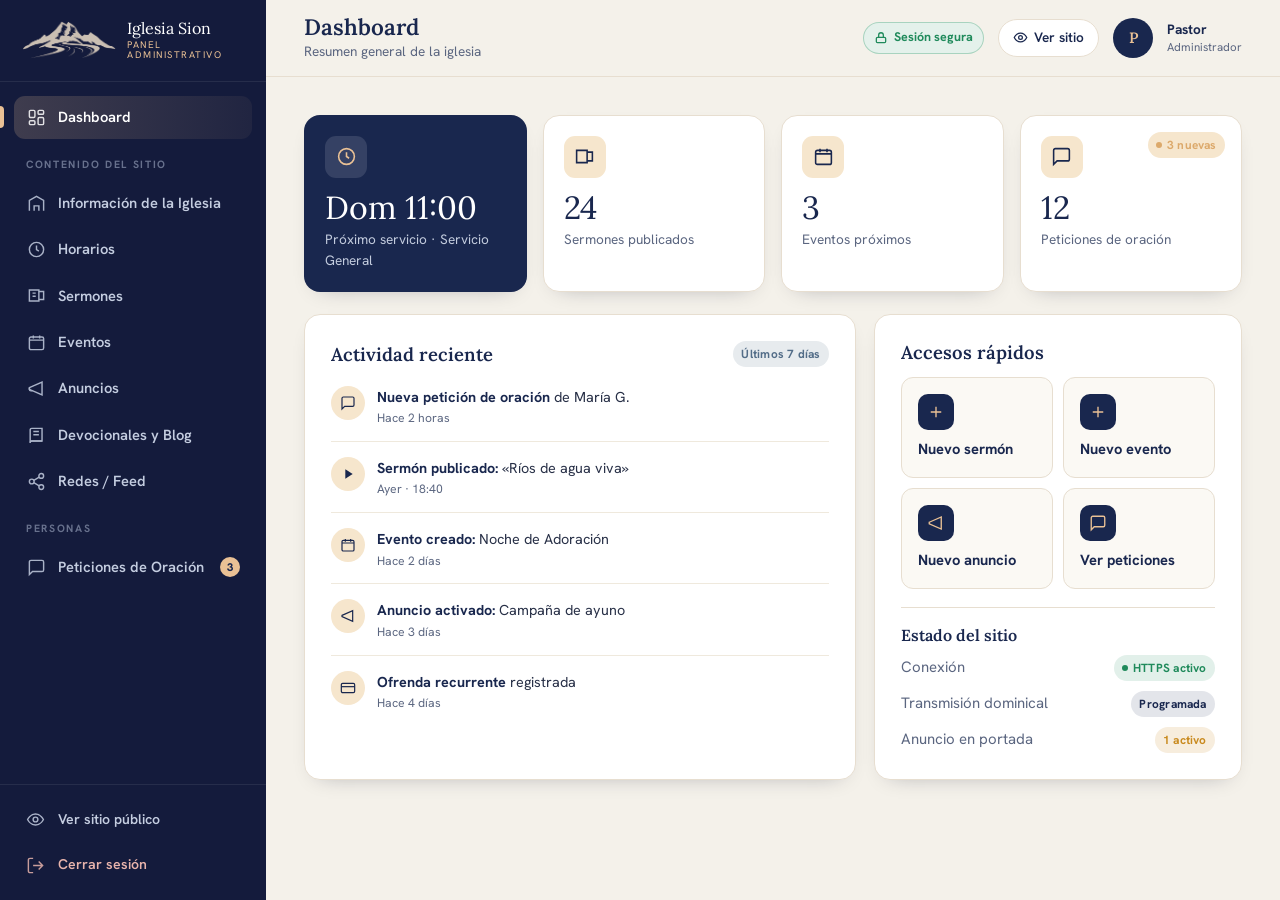
==== admin.html @ ff62552f "Editable: Declaración de Fe (tabla faith + CRUD en panel + lectura pública) Co-Authored-By: Claude O" ====
<!DOCTYPE html>
<html lang="es">
<head>
<meta charset="UTF-8" />
<meta name="viewport" content="width=device-width, initial-scale=1" />
<title>Panel Administrativo · Iglesia Sion Manantial de Vida</title>
<link rel="stylesheet" href="admin.css" />
</head>
<body>

<!-- ===================== SIDEBAR ===================== -->
<aside class="sidebar" id="sidebar">
  <div class="sb-brand">
    <img src="assets/logo-cream.png" alt="Logo" />
    <span class="nm">Iglesia Sion<small>Panel Administrativo</small></span>
  </div>
  <nav class="sb-nav" id="sbNav">
    <button class="sb-link active" data-view="dashboard">
      <svg viewBox="0 0 24 24" fill="none" stroke="currentColor" stroke-width="1.8"><rect x="3" y="3" width="7" height="9" rx="1.5"/><rect x="14" y="3" width="7" height="5" rx="1.5"/><rect x="14" y="12" width="7" height="9" rx="1.5"/><rect x="3" y="16" width="7" height="5" rx="1.5"/></svg>
      Dashboard
    </button>
    <div class="sb-sec">Contenido del sitio</div>
    <button class="sb-link" data-view="info">
      <svg viewBox="0 0 24 24" fill="none" stroke="currentColor" stroke-width="1.8"><path d="M3 21V8l9-5 9 5v13"/><path d="M9 21v-6h6v6"/></svg>
      Información de la Iglesia
    </button>
    <button class="sb-link" data-view="horarios">
      <svg viewBox="0 0 24 24" fill="none" stroke="currentColor" stroke-width="1.8"><circle cx="12" cy="12" r="9"/><path d="M12 7v5l3 2"/></svg>
      Horarios
    </button>
    <button class="sb-link" data-view="sermones">
      <svg viewBox="0 0 24 24" fill="none" stroke="currentColor" stroke-width="1.8"><path d="M3 5h12v14H3z"/><path d="M15 7h6v10h-6"/><path d="M7 9h4M7 13h4"/></svg>
      Sermones
    </button>
    <button class="sb-link" data-view="eventos">
      <svg viewBox="0 0 24 24" fill="none" stroke="currentColor" stroke-width="1.8"><rect x="3" y="5" width="18" height="16" rx="2"/><path d="M3 9h18M8 3v4M16 3v4"/></svg>
      Eventos
    </button>
    <button class="sb-link" data-view="anuncios">
      <svg viewBox="0 0 24 24" fill="none" stroke="currentColor" stroke-width="1.8"><path d="M3 11l16-7v16L3 13z"/><path d="M3 11v2a2 2 0 0 0 2 2h2"/></svg>
      Anuncios
    </button>
    <button class="sb-link" data-view="blog">
      <svg viewBox="0 0 24 24" fill="none" stroke="currentColor" stroke-width="1.8"><path d="M4 5a2 2 0 0 1 2-2h13v16H6a2 2 0 0 0-2 2z"/><path d="M19 19H6a2 2 0 0 0-2 2"/><path d="M8 7h7M8 11h7"/></svg>
      Devocionales y Blog
    </button>
    <button class="sb-link" data-view="redes">
      <svg viewBox="0 0 24 24" fill="none" stroke="currentColor" stroke-width="1.8"><circle cx="18" cy="5" r="3"/><circle cx="6" cy="12" r="3"/><circle cx="18" cy="19" r="3"/><path d="M8.6 13.5l6.8 4M15.4 6.5l-6.8 4"/></svg>
      Redes / Feed
    </button>
    <div class="sb-sec">Personas</div>
    <button class="sb-link" data-view="peticiones">
      <svg viewBox="0 0 24 24" fill="none" stroke="currentColor" stroke-width="1.8"><path d="M21 15a2 2 0 0 1-2 2H7l-4 4V5a2 2 0 0 1 2-2h14a2 2 0 0 1 2 2z"/></svg>
      Peticiones de Oración
      <span class="sb-badge" id="reqBadge">3</span>
    </button>
  </nav>
  <div class="sb-foot">
    <a class="sb-link" href="index.html">
      <svg viewBox="0 0 24 24" fill="none" stroke="currentColor" stroke-width="1.8"><path d="M2 12s3.5-7 10-7 10 7 10 7-3.5 7-10 7-10-7-10-7z"/><circle cx="12" cy="12" r="3"/></svg>
      Ver sitio público
    </a>
    <button class="sb-link sb-logout" id="logoutBtn">
      <svg viewBox="0 0 24 24" fill="none" stroke="currentColor" stroke-width="1.8"><path d="M9 21H5a2 2 0 0 1-2-2V5a2 2 0 0 1 2-2h4"/><path d="M16 17l5-5-5-5M21 12H9"/></svg>
      Cerrar sesión
    </button>
  </div>
</aside>
<div class="sb-backdrop" id="sbBackdrop"></div>

<!-- ===================== MAIN ===================== -->
<div class="main">
  <header class="topbar">
    <button class="burger" id="sbBurger" aria-label="Menú"><span></span></button>
    <div class="tb-titles">
      <h1 id="pageTitle">Dashboard</h1>
      <p id="pageSub">Resumen general de la iglesia</p>
    </div>
    <div class="tb-right">
      <span class="https-badge"><svg viewBox="0 0 24 24" fill="none" stroke="currentColor" stroke-width="2.2"><rect x="4" y="11" width="16" height="9" rx="2"/><path d="M8 11V7a4 4 0 0 1 8 0v4"/></svg><span>Sesión segura</span></span>
      <a class="tb-view" href="index.html" target="_blank"><svg viewBox="0 0 24 24" fill="none" stroke="currentColor" stroke-width="2"><path d="M2 12s3.5-7 10-7 10 7 10 7-3.5 7-10 7-10-7-10-7z"/><circle cx="12" cy="12" r="3"/></svg><span>Ver sitio</span></a>
      <div class="tb-avatar">P</div>
      <div class="tb-meta"><strong>Pastor</strong><span>Administrador</span></div>
    </div>
  </header>

  <main class="content">

    <!-- ============ DASHBOARD ============ -->
    <section class="view active" id="view-dashboard">
      <div class="metrics">
        <div class="metric feature">
          <div class="m-ico"><svg viewBox="0 0 24 24" fill="none" stroke="currentColor" stroke-width="1.8"><circle cx="12" cy="12" r="9"/><path d="M12 7v5l3 2"/></svg></div>
          <div class="m-val">Dom 11:00</div>
          <div class="m-lbl">Próximo servicio · Servicio General</div>
        </div>
        <div class="metric">
          <div class="m-ico"><svg viewBox="0 0 24 24" fill="none" stroke="currentColor" stroke-width="1.8"><path d="M3 5h12v14H3z"/><path d="M15 7h6v10h-6"/></svg></div>
          <div class="m-val">24</div>
          <div class="m-lbl">Sermones publicados</div>
        </div>
        <div class="metric">
          <div class="m-ico"><svg viewBox="0 0 24 24" fill="none" stroke="currentColor" stroke-width="1.8"><rect x="3" y="5" width="18" height="16" rx="2"/><path d="M3 9h18M8 3v4M16 3v4"/></svg></div>
          <div class="m-val">3</div>
          <div class="m-lbl">Eventos próximos</div>
        </div>
        <div class="metric">
          <div class="m-tag"><span class="pill pill-sand"><span class="dot"></span>3 nuevas</span></div>
          <div class="m-ico"><svg viewBox="0 0 24 24" fill="none" stroke="currentColor" stroke-width="1.8"><path d="M21 15a2 2 0 0 1-2 2H7l-4 4V5a2 2 0 0 1 2-2h14a2 2 0 0 1 2 2z"/></svg></div>
          <div class="m-val">12</div>
          <div class="m-lbl">Peticiones de oración</div>
        </div>
      </div>

      <div class="dash-grid">
        <div class="card card-pad">
          <div class="row-between" style="margin-bottom:6px;">
            <h3 class="sec-title">Actividad reciente</h3>
            <span class="pill pill-slate">Últimos 7 días</span>
          </div>
          <div class="activity" id="activityList"></div>
        </div>
        <div class="card card-pad">
          <h3 class="sec-title" style="margin-bottom:14px;">Accesos rápidos</h3>
          <div class="quick-grid">
            <button class="quick" data-quick="sermones"><span class="q-ico"><svg viewBox="0 0 24 24" fill="none" stroke="currentColor" stroke-width="1.8"><path d="M12 5v14M5 12h14"/></svg></span><span class="q-t">Nuevo sermón</span></button>
            <button class="quick" data-quick="eventos"><span class="q-ico"><svg viewBox="0 0 24 24" fill="none" stroke="currentColor" stroke-width="1.8"><path d="M12 5v14M5 12h14"/></svg></span><span class="q-t">Nuevo evento</span></button>
            <button class="quick" data-quick="anuncios"><span class="q-ico"><svg viewBox="0 0 24 24" fill="none" stroke="currentColor" stroke-width="1.8"><path d="M3 11l16-7v16L3 13z"/></svg></span><span class="q-t">Nuevo anuncio</span></button>
            <button class="quick" data-quick="peticiones"><span class="q-ico"><svg viewBox="0 0 24 24" fill="none" stroke="currentColor" stroke-width="1.8"><path d="M21 15a2 2 0 0 1-2 2H7l-4 4V5a2 2 0 0 1 2-2h14a2 2 0 0 1 2 2z"/></svg></span><span class="q-t">Ver peticiones</span></button>
          </div>
          <div class="divider"></div>
          <h3 class="sec-title" style="margin-bottom:10px; font-size:1rem;">Estado del sitio</h3>
          <div style="display:flex; flex-direction:column; gap:10px;">
            <div class="row-between"><span class="muted">Conexión</span><span class="pill pill-green"><span class="dot"></span>HTTPS activo</span></div>
            <div class="row-between"><span class="muted">Transmisión dominical</span><span class="pill pill-navy">Programada</span></div>
            <div class="row-between"><span class="muted">Anuncio en portada</span><span class="pill pill-amber">1 activo</span></div>
          </div>
        </div>
      </div>
    </section>

    <!-- ============ INFORMACIÓN ============ -->
    <section class="view" id="view-info">
      <form id="infoForm">
        <div class="card card-pad" style="margin-bottom:18px;">
          <h3 class="sec-title" style="margin-bottom:6px;">Portada (Hero)</h3>
          <p class="muted" style="font-size:.85rem; margin-bottom:16px;">Estos textos se muestran en la parte superior de la página de inicio.</p>
          <div class="grid-2">
            <div class="field"><label>Ubicación (texto pequeño)</label><input data-c="hero.eyebrow" /></div>
            <div class="field"><label>Versículo — referencia</label><input data-c="hero.verseRef" /></div>
          </div>
          <div class="field"><label>Título principal</label><input data-c="hero.title" /></div>
          <div class="field"><label>Subtítulo / lema</label><input data-c="hero.subtitle" /></div>
          <div class="field"><label>Versículo</label><textarea data-c="hero.verse"></textarea></div>
        </div>

        <div class="card card-pad" style="margin-bottom:18px;">
          <h3 class="sec-title" style="margin-bottom:6px;">Transmisiones en vivo</h3>
          <p class="muted" style="font-size:.85rem; margin-bottom:16px;">Textos de la sección de transmisiones. El canal de YouTube se edita en “Datos de contacto y redes”.</p>
          <div class="grid-2">
            <div class="field"><label>Etiqueta (arriba)</label><input data-c="trans.eyebrow" /></div>
            <div class="field"><label>Título</label><input data-c="trans.titulo" /></div>
          </div>
          <div class="field"><label>Descripción</label><textarea data-c="trans.lead"></textarea></div>
          <div class="grid-2">
            <div class="field"><label>“Mensajes anteriores” · título</label><input data-c="trans.msgTitulo" /></div>
            <div class="field"><label>“Mensajes anteriores” · subtítulo</label><input data-c="trans.msgSub" /></div>
          </div>
        </div>

        <div class="card card-pad" style="margin-bottom:18px;">
          <h3 class="sec-title" style="margin-bottom:16px;">Quiénes somos</h3>
          <div class="field"><label>Descripción de la iglesia</label><textarea data-c="nosotros.desc"></textarea></div>
          <div class="grid-2">
            <div class="field"><label>Misión</label><textarea data-c="mision"></textarea></div>
            <div class="field"><label>Visión</label><textarea data-c="vision"></textarea></div>
          </div>
          <div class="field"><label>Nuestra historia</label><textarea data-c="historia"></textarea></div>
          <div class="field" style="margin-top:6px;"><label>Historia · título de la línea de tiempo</label><input data-c="historia.titulo" /></div>
          <div class="grid-2"><div class="field"><label>Etapa 1 · etiqueta</label><input data-c="historia.t1.yr" /></div><div class="field"><label>Etapa 1 · título</label><input data-c="historia.t1.h" /></div></div>
          <div class="field"><label>Etapa 1 · texto</label><textarea data-c="historia.t1.p"></textarea></div>
          <div class="grid-2"><div class="field"><label>Etapa 2 · etiqueta</label><input data-c="historia.t2.yr" /></div><div class="field"><label>Etapa 2 · título</label><input data-c="historia.t2.h" /></div></div>
          <div class="field"><label>Etapa 2 · texto</label><textarea data-c="historia.t2.p"></textarea></div>
          <div class="grid-2"><div class="field"><label>Etapa 3 · etiqueta</label><input data-c="historia.t3.yr" /></div><div class="field"><label>Etapa 3 · título</label><input data-c="historia.t3.h" /></div></div>
          <div class="field"><label>Etapa 3 · texto</label><textarea data-c="historia.t3.p"></textarea></div>
          <div class="field"><label>Biografía de los pastores</label><textarea data-c="pastor.bio" style="min-height:150px;"></textarea></div>
          <div class="grid-2">
            <div class="field"><label>Foto de los pastores</label><div id="pastorPhotoPicker"></div></div>
            <div class="field"><label>Tamaño de la foto</label><select data-c="pastor.photoSize"><option value="pequena">Pequeña</option><option value="mediana">Mediana</option><option value="grande">Grande</option></select><span class="hint">Controla el ancho de la foto en la tarjeta pública.</span></div>
          </div>
        </div>

        <div class="card card-pad" style="margin-bottom:18px;">
          <div style="display:flex; justify-content:space-between; align-items:center; margin-bottom:4px;">
            <h3 class="sec-title">Declaración de Fe</h3>
            <button type="button" class="btn btn-ghost btn-sm" id="addFaith"><svg viewBox="0 0 24 24" fill="none" stroke="currentColor" stroke-width="2"><path d="M12 5v14M5 12h14"/></svg>Agregar pilar</button>
          </div>
          <p class="muted" style="font-size:.85rem; margin-bottom:12px;">Los pilares que se muestran en la sección "Declaración de Fe" del sitio. Toca uno para editarlo.</p>
          <div id="faithList" class="list"></div>
        </div>

        <div class="card card-pad" style="margin-bottom:18px;">
          <h3 class="sec-title" style="margin-bottom:6px;">Comunidad · “Nadie debe caminar solo”</h3>
          <p class="muted" style="font-size:.85rem; margin-bottom:16px;">Encabezado, las tres tarjetas y los objetivos ministeriales.</p>
          <div class="grid-2">
            <div class="field"><label>Título de la sección</label><input data-c="comunidad.titulo" /></div>
            <div class="field"><label>Subtítulo</label><input data-c="comunidad.sub" /></div>
          </div>
          <div class="divider"></div>
          <div class="grid-2">
            <div class="field"><label>Tarjeta 1 · título</label><input data-c="comunidad.c1.t" /></div>
            <div class="field"><label>Tarjeta 1 · enlace (texto)</label><input data-c="comunidad.c1.cta" /></div>
          </div>
          <div class="field"><label>Tarjeta 1 · descripción</label><textarea data-c="comunidad.c1.d"></textarea></div>
          <div class="grid-2">
            <div class="field"><label>Tarjeta 2 · título</label><input data-c="comunidad.c2.t" /></div>
            <div class="field"><label>Tarjeta 2 · enlace (texto)</label><input data-c="comunidad.c2.cta" /></div>
          </div>
          <div class="field"><label>Tarjeta 2 · descripción</label><textarea data-c="comunidad.c2.d"></textarea></div>
          <div class="grid-2">
            <div class="field"><label>Tarjeta 3 · título</label><input data-c="comunidad.c3.t" /></div>
            <div class="field"><label>Tarjeta 3 · enlace (texto)</label><input data-c="comunidad.c3.cta" /></div>
          </div>
          <div class="field"><label>Tarjeta 3 · descripción</label><textarea data-c="comunidad.c3.d"></textarea></div>
          <div class="divider"></div>
          <div class="field"><label>Objetivos ministeriales · título</label><input data-c="objetivos.titulo" /></div>
          <div class="grid-2">
            <div class="field"><label>Objetivo 1</label><input data-c="objetivos.1" /></div>
            <div class="field"><label>Objetivo 2</label><input data-c="objetivos.2" /></div>
            <div class="field"><label>Objetivo 3</label><input data-c="objetivos.3" /></div>
            <div class="field"><label>Objetivo 4</label><input data-c="objetivos.4" /></div>
            <div class="field"><label>Objetivo 5</label><input data-c="objetivos.5" /></div>
          </div>
        </div>

        <div class="card card-pad" style="margin-bottom:18px;">
          <h3 class="sec-title" style="margin-bottom:6px;">Tu primera vez · ¿Qué esperar?</h3>
          <p class="muted" style="font-size:.85rem; margin-bottom:16px;">Los cuatro puntos que ve el visitante en la sección “Planifica tu visita”.</p>
          <div class="grid-2">
            <div class="field"><label>Punto 1 · título</label><input data-c="expect.1.t" /></div>
            <div class="field"><label>Punto 1 · descripción</label><input data-c="expect.1.d" /></div>
            <div class="field"><label>Punto 2 · título</label><input data-c="expect.2.t" /></div>
            <div class="field"><label>Punto 2 · descripción</label><input data-c="expect.2.d" /></div>
            <div class="field"><label>Punto 3 · título</label><input data-c="expect.3.t" /></div>
            <div class="field"><label>Punto 3 · descripción</label><input data-c="expect.3.d" /></div>
            <div class="field"><label>Punto 4 · título</label><input data-c="expect.4.t" /></div>
            <div class="field"><label>Punto 4 · descripción</label><input data-c="expect.4.d" /></div>
          </div>
        </div>

        <div class="card card-pad" style="margin-bottom:18px;">
          <h3 class="sec-title" style="margin-bottom:6px;">Cuidado pastoral y oración</h3>
          <p class="muted" style="font-size:.85rem; margin-bottom:16px;">Los pasos de “¿Cómo funciona?” y el bloque “¿Necesitas hablar con un pastor?”.</p>
          <div class="grid-2">
            <div class="field"><label>Paso 1 · título</label><input data-c="oracion.s1.t" /></div>
            <div class="field"><label>Paso 1 · descripción</label><input data-c="oracion.s1.d" /></div>
            <div class="field"><label>Paso 2 · título</label><input data-c="oracion.s2.t" /></div>
            <div class="field"><label>Paso 2 · descripción</label><input data-c="oracion.s2.d" /></div>
            <div class="field"><label>Paso 3 · título</label><input data-c="oracion.s3.t" /></div>
            <div class="field"><label>Paso 3 · descripción</label><input data-c="oracion.s3.d" /></div>
          </div>
          <div class="field"><label>“¿Necesitas hablar con un pastor?” · título</label><input data-c="oracion.pastor.t" /></div>
          <div class="field"><label>“¿Necesitas hablar con un pastor?” · descripción</label><input data-c="oracion.pastor.d" /></div>
        </div>

        <div class="card card-pad" style="margin-bottom:18px;">
          <h3 class="sec-title" style="margin-bottom:6px;">Afiliación · Zion Fellowship</h3>
          <p class="muted" style="font-size:.85rem; margin-bottom:16px;">Sección de afiliación internacional en la página pública.</p>
          <div class="grid-2">
            <div class="field"><label>Título</label><input data-c="afil.title" /></div>
            <div class="field"><label>Afiliados desde (fecha)</label><input data-c="afil.date" /></div>
          </div>
          <div class="field"><label>Organización / sede</label><input data-c="afil.org" /></div>
          <div class="field"><label>Descripción / historia de la afiliación</label><textarea data-c="afil.desc"></textarea></div>
          <div class="field"><label>Enlace al sitio de Zion Fellowship</label><input data-c="afil.link" /></div>
        </div>

        <div class="card card-pad" style="margin-bottom:18px;">
          <h3 class="sec-title" style="margin-bottom:16px;">Datos de contacto y redes</h3>
          <div class="grid-2">
            <div class="field"><label>Dirección</label><input data-c="contacto.dir" /></div>
            <div class="field"><label>Correo</label><input data-c="contacto.mail" /></div>
            <div class="field"><label>Canal de YouTube</label><input data-c="social.youtube" /></div>
            <div class="field"><label>Página de Facebook</label><input data-c="social.facebook" /></div>
          </div>
        </div>

        <div class="card card-pad">
          <div class="row-between" style="margin-bottom:14px;">
            <h3 class="sec-title">Equipo pastoral</h3>
            <button type="button" class="btn btn-ghost btn-sm" id="addTeam"><svg viewBox="0 0 24 24" fill="none" stroke="currentColor" stroke-width="2"><path d="M12 5v14M5 12h14"/></svg>Agregar</button>
          </div>
          <div id="teamList" class="list"></div>
        </div>

        <div style="position:sticky; bottom:0; padding:16px 0; display:flex; justify-content:space-between; align-items:center; gap:10px; flex-wrap:wrap;">
          <span class="muted" style="font-size:.84rem; display:inline-flex; align-items:center; gap:.4em;"><svg viewBox="0 0 24 24" width="15" height="15" fill="none" stroke="currentColor" stroke-width="2"><path d="M2 12s3.5-7 10-7 10 7 10 7-3.5 7-10 7-10-7-10-7z"/><circle cx="12" cy="12" r="3"/></svg> Los cambios se reflejan en el sitio público al guardar.</span>
          <button type="submit" class="btn btn-cta"><svg viewBox="0 0 24 24" fill="none" stroke="currentColor" stroke-width="2"><path d="M5 12l5 5 9-11"/></svg>Guardar cambios</button>
        </div>
      </form>
    </section>

    <!-- ============ HORARIOS ============ -->
    <section class="view" id="view-horarios">
      <div class="toolbar">
        <p class="muted" style="flex:1;">Activa, desactiva o edita los servicios que se muestran en el sitio público.</p>
        <button class="btn btn-cta" id="addHorario"><svg viewBox="0 0 24 24" fill="none" stroke="currentColor" stroke-width="2"><path d="M12 5v14M5 12h14"/></svg>Agregar servicio</button>
      </div>
      <div class="table-wrap">
        <table>
          <thead><tr><th>Servicio</th><th>Inicio</th><th>Fin</th><th>Activo</th><th></th></tr></thead>
          <tbody id="horariosBody"></tbody>
        </table>
      </div>
    </section>

    <!-- ============ SERMONES ============ -->
    <section class="view" id="view-sermones">
      <div class="toolbar">
        <div class="search"><svg viewBox="0 0 24 24" fill="none" stroke="currentColor" stroke-width="2"><circle cx="11" cy="11" r="7"/><path d="M21 21l-4-4"/></svg><input type="text" id="sermSearch" placeholder="Buscar por título…" /></div>
        <select class="filter-select" id="sermSerie"><option value="">Todas las series</option></select>
        <select class="filter-select" id="sermPred"><option value="">Todos los predicadores</option></select>
        <button class="btn btn-cta" id="addSerm"><svg viewBox="0 0 24 24" fill="none" stroke="currentColor" stroke-width="2"><path d="M12 5v14M5 12h14"/></svg>Nuevo sermón</button>
      </div>
      <div class="list" id="sermList"></div>
    </section>

    <!-- ============ EVENTOS ============ -->
    <section class="view" id="view-eventos">
      <div class="toolbar">
        <div class="search"><svg viewBox="0 0 24 24" fill="none" stroke="currentColor" stroke-width="2"><circle cx="11" cy="11" r="7"/><path d="M21 21l-4-4"/></svg><input type="text" id="evtSearch" placeholder="Buscar evento…" /></div>
        <select class="filter-select" id="evtEstado"><option value="">Todos los estados</option><option value="proximo">Próximo</option><option value="pasado">Pasado</option><option value="borrador">Borrador</option></select>
        <button class="btn btn-cta" id="addEvt"><svg viewBox="0 0 24 24" fill="none" stroke="currentColor" stroke-width="2"><path d="M12 5v14M5 12h14"/></svg>Nuevo evento</button>
      </div>
      <div class="list" id="evtList"></div>
    </section>

    <!-- ============ ANUNCIOS ============ -->
    <section class="view" id="view-anuncios">
      <div class="toolbar">
        <p class="muted" style="flex:1;">Los anuncios activos aparecen en la portada del sitio y se ocultan al expirar.</p>
        <button class="btn btn-cta" id="addAnn"><svg viewBox="0 0 24 24" fill="none" stroke="currentColor" stroke-width="2"><path d="M12 5v14M5 12h14"/></svg>Nuevo anuncio</button>
      </div>
      <div class="list" id="annList"></div>
    </section>

    <!-- ============ BLOG / DEVOCIONALES ============ -->
    <section class="view" id="view-blog">
      <div class="toolbar">
        <div class="search"><svg viewBox="0 0 24 24" fill="none" stroke="currentColor" stroke-width="2"><circle cx="11" cy="11" r="7"/><path d="M21 21l-4-4"/></svg><input type="text" id="blogSearch" placeholder="Buscar devocional o artículo…" /></div>
        <button class="btn btn-cta" id="addBlog"><svg viewBox="0 0 24 24" fill="none" stroke="currentColor" stroke-width="2"><path d="M12 5v14M5 12h14"/></svg>Nueva publicación</button>
      </div>
      <div class="list" id="blogList"></div>
    </section>

    <!-- ============ REDES / FEED ============ -->
    <section class="view" id="view-redes">
      <div class="toolbar">
        <p class="muted" style="flex:1;">Publicaciones del feed “Vive la comunidad también en línea”. Cada una abre tu canal de YouTube o tu página de Facebook.</p>
        <button class="btn btn-cta" id="addSocial"><svg viewBox="0 0 24 24" fill="none" stroke="currentColor" stroke-width="2"><path d="M12 5v14M5 12h14"/></svg>Nueva publicación</button>
      </div>
      <div class="list" id="socialList"></div>
    </section>

    <!-- ============ PETICIONES ============ -->
    <section class="view" id="view-peticiones">
      <div class="toolbar">
        <div class="search"><svg viewBox="0 0 24 24" fill="none" stroke="currentColor" stroke-width="2"><circle cx="11" cy="11" r="7"/><path d="M21 21l-4-4"/></svg><input type="text" id="reqSearch" placeholder="Buscar petición…" /></div>
        <select class="filter-select" id="reqFilter"><option value="">Todas</option><option value="nueva">Nuevas</option><option value="orando">En oración</option><option value="atendida">Atendidas</option></select>
      </div>
      <div class="req-grid" id="reqList"></div>
    </section>

    <!-- ============ DONACIONES (eliminado) ============ -->

  </main>
</div>

<!-- ===================== MODAL EDITAR/CREAR ===================== -->
<div class="modal-overlay" id="formModal">
  <div class="modal">
    <div class="modal-head"><h3 id="fmTitle">Editar</h3><button class="modal-x" data-close-modal>✕</button></div>
    <div class="modal-body" id="fmBody"></div>
    <div class="modal-foot">
      <button class="btn btn-ghost" data-close-modal>Cancelar</button>
      <button class="btn btn-cta" id="fmSave"><svg viewBox="0 0 24 24" fill="none" stroke="currentColor" stroke-width="2"><path d="M5 12l5 5 9-11"/></svg>Guardar</button>
    </div>
  </div>
</div>

<!-- ===================== MODAL CONFIRMAR ===================== -->
<div class="modal-overlay" id="confirmModal">
  <div class="modal confirm">
    <div class="c-ico"><svg viewBox="0 0 24 24" fill="none" stroke="currentColor" stroke-width="2"><path d="M3 6h18M8 6V4a2 2 0 0 1 2-2h4a2 2 0 0 1 2 2v2M19 6l-1 14a2 2 0 0 1-2 2H8a2 2 0 0 1-2-2L5 6"/></svg></div>
    <h3 id="cfTitle">¿Estás seguro?</h3>
    <p id="cfMsg">Esta acción no se puede deshacer.</p>
    <div class="modal-foot">
      <button class="btn btn-ghost" data-close-modal>Cancelar</button>
      <button class="btn btn-danger" id="cfConfirm">Eliminar</button>
    </div>
  </div>
</div>

<div class="toast-wrap" id="toastWrap"></div>

<script src="https://cdn.jsdelivr.net/npm/@supabase/supabase-js@2"></script>
<script src="supabase-config.js"></script>
<script src="site-data.js"></script>
<script src="admin.js"></script>
</body>
</html>
---- admin.css ----
/* ============================================================
   PANEL ADMINISTRATIVO · Iglesia Sion Manantial de Vida
   Back-office — reutiliza la identidad de marca
   ============================================================ */
@import url('https://fonts.googleapis.com/css2?family=Lora:ital,wght@0,400..700;1,400..600&family=Hanken+Grotesk:wght@400;500;600;700;800&display=swap');

:root{
  --ink:#0F132E; --navy:#19274E; --slate:#536D88; --taupe:#B49B85;
  --sand:#EAC195; --sand-deep:#dca96b; --sand-soft:#f6e6cd;
  --serif:'Lora',Georgia,serif;
  --sans:'Hanken Grotesk',system-ui,-apple-system,sans-serif;
  --mono:ui-monospace,'SFMono-Regular','Menlo',monospace;

  --bg:#F4F1EA;            /* lienzo cálido */
  --panel:#ffffff;
  --panel-2:#FBF9F4;
  --text:#283047;
  --text-soft:#5b6680;
  --heading:#19274E;
  --border:#e7ded0;
  --border-2:#efe9dd;
  --sidebar:#141B3C;
  --green:#1F8A5B;
  --amber:#C98A1E;
  --red:#C0392B;
  --radius:16px;
  --radius-sm:10px;
  --sb-w:266px;
  --shadow:0 18px 44px -28px rgba(15,19,46,.4);
  --shadow-sm:0 8px 22px -16px rgba(15,19,46,.45);
}

*{ box-sizing:border-box; margin:0; }
html,body{ height:100%; }
body{
  font-family:var(--sans); background:var(--bg); color:var(--text);
  font-size:15px; line-height:1.55; -webkit-font-smoothing:antialiased;
  display:flex; min-height:100vh;
}
h1,h2,h3,h4{ font-family:var(--serif); color:var(--heading); line-height:1.2; font-weight:600; }
a{ color:inherit; text-decoration:none; }
button{ font:inherit; cursor:pointer; border:none; background:none; color:inherit; }
input,select,textarea{ font:inherit; }
img{ max-width:100%; display:block; }
::selection{ background:var(--sand); color:var(--navy); }

/* ============================================================
   SIDEBAR
   ============================================================ */
.sidebar{
  width:var(--sb-w); flex:0 0 var(--sb-w); background:var(--sidebar); color:#cdd6e8;
  display:flex; flex-direction:column; position:fixed; inset:0 auto 0 0; z-index:60;
  transition:transform .35s cubic-bezier(.4,0,.1,1);
}
.sb-brand{ display:flex; align-items:center; gap:.7rem; padding:20px 22px; border-bottom:1px solid rgba(255,255,255,.08); }
.sb-brand img{ height:38px; }
.sb-brand .nm{ font-family:var(--serif); color:#fff; font-size:1rem; line-height:1.1; }
.sb-brand .nm small{ display:block; font-family:var(--sans); font-size:.6rem; letter-spacing:.16em; text-transform:uppercase; color:var(--sand); margin-top:2px; }
.sb-nav{ flex:1; overflow-y:auto; padding:14px 14px; display:flex; flex-direction:column; gap:3px; }
.sb-sec{ font-size:.66rem; letter-spacing:.16em; text-transform:uppercase; color:#6f7 a99; color:rgba(173,184,207,.55); padding:14px 12px 6px; font-weight:700; }
.sb-link{
  display:flex; align-items:center; gap:.8rem; padding:.7em .85em; border-radius:11px;
  color:#c4cde0; font-weight:600; font-size:.92rem; transition:.18s; position:relative; width:100%; text-align:left;
}
.sb-link svg{ width:19px; height:19px; flex:0 0 auto; opacity:.85; }
.sb-link:hover{ background:rgba(255,255,255,.07); color:#fff; }
.sb-link.active{ background:linear-gradient(90deg, rgba(234,193,149,.2), rgba(234,193,149,.06)); color:#fff; }
.sb-link.active::before{ content:""; position:absolute; left:-14px; top:50%; transform:translateY(-50%); width:4px; height:22px; background:var(--sand); border-radius:0 4px 4px 0; }
.sb-badge{ margin-left:auto; background:var(--sand); color:var(--navy); font-size:.7rem; font-weight:800; min-width:20px; height:20px; border-radius:999px; display:grid; place-items:center; padding:0 6px; }
.sb-foot{ padding:14px; border-top:1px solid rgba(255,255,255,.08); display:flex; flex-direction:column; gap:4px; }
.sb-foot .sb-link{ font-size:.88rem; }
.sb-logout{ color:#e8b4ac; }
.sb-logout:hover{ background:rgba(192,57,43,.18); color:#fff; }

/* ============================================================
   ÁREA PRINCIPAL
   ============================================================ */
.main{ flex:1; margin-left:var(--sb-w); min-width:0; display:flex; flex-direction:column; }
.topbar{
  position:sticky; top:0; z-index:40; background:color-mix(in srgb,var(--bg) 88%, transparent);
  backdrop-filter:blur(10px); border-bottom:1px solid var(--border);
  display:flex; align-items:center; gap:1rem; padding:14px clamp(18px,3vw,38px);
}
.topbar .burger{ display:none; width:42px; height:42px; border-radius:11px; background:var(--panel); border:1px solid var(--border); align-items:center; justify-content:center; }
.topbar .burger span, .topbar .burger span::before, .topbar .burger span::after{ content:""; display:block; width:18px; height:2px; background:var(--navy); border-radius:2px; position:relative; }
.topbar .burger span::before{ position:absolute; top:-6px; } .topbar .burger span::after{ position:absolute; top:6px; }
.tb-titles h1{ font-size:1.4rem; }
.tb-titles p{ color:var(--text-soft); font-size:.85rem; }
.tb-right{ margin-left:auto; display:flex; align-items:center; gap:14px; }
.https-badge{ display:inline-flex; align-items:center; gap:.45em; background:color-mix(in srgb,var(--green) 12%, #fff); color:var(--green); border:1px solid color-mix(in srgb,var(--green) 30%, transparent); padding:.45em .8em; border-radius:999px; font-size:.78rem; font-weight:700; }
.https-badge svg{ width:14px; height:14px; }
.tb-view{ display:inline-flex; align-items:center; gap:.5em; background:var(--panel); border:1px solid var(--border); padding:.55em 1em; border-radius:999px; font-weight:600; font-size:.85rem; color:var(--navy); transition:.2s; }
.tb-view:hover{ border-color:var(--slate); transform:translateY(-1px); }
.tb-view svg{ width:15px; height:15px; }
.tb-avatar{ width:40px; height:40px; border-radius:50%; background:var(--navy); color:var(--sand); display:grid; place-items:center; font-family:var(--serif); font-weight:600; flex:0 0 auto; }
.tb-meta{ line-height:1.2; }
.tb-meta strong{ display:block; font-size:.85rem; color:var(--heading); }
.tb-meta span{ font-size:.72rem; color:var(--text-soft); }

.content{ padding:clamp(20px,3vw,38px); max-width:1240px; width:100%; }
.view{ display:none; }
.view.active{ display:block; animation:viewIn .3s ease; }
@keyframes viewIn{ from{ transform:translateY(8px); } to{ transform:none; } }

/* ============================================================
   COMPONENTES COMUNES
   ============================================================ */
.card{ background:var(--panel); border:1px solid var(--border); border-radius:var(--radius); box-shadow:var(--shadow-sm); }
.card-pad{ padding:clamp(18px,2.4vw,26px); }
.row-between{ display:flex; align-items:center; justify-content:space-between; gap:1rem; flex-wrap:wrap; }
.sec-title{ font-size:1.15rem; display:flex; align-items:center; gap:.6rem; }
.muted{ color:var(--text-soft); }
.divider{ height:1px; background:var(--border); margin:18px 0; }

.btn{ display:inline-flex; align-items:center; justify-content:center; gap:.5em; font-weight:700; font-size:.9rem; padding:.7em 1.2em; border-radius:10px; transition:.18s; white-space:nowrap; border:1.5px solid transparent; }
.btn svg{ width:16px; height:16px; }
.btn:hover{ transform:translateY(-1px); }
.btn-cta{ background:var(--sand); color:var(--navy); box-shadow:0 8px 18px -10px var(--sand-deep); }
.btn-cta:hover{ background:var(--sand-deep); }
.btn-navy{ background:var(--navy); color:#fff; }
.btn-navy:hover{ background:#22326a; }
.btn-ghost{ background:var(--panel); border-color:var(--border); color:var(--navy); }
.btn-ghost:hover{ border-color:var(--slate); }
.btn-danger{ background:color-mix(in srgb,var(--red) 10%, #fff); color:var(--red); border-color:color-mix(in srgb,var(--red) 30%, transparent); }
.btn-danger:hover{ background:var(--red); color:#fff; }
.btn-sm{ padding:.45em .8em; font-size:.82rem; border-radius:8px; }
.btn-icon{ width:34px; height:34px; padding:0; border-radius:9px; background:var(--panel-2); border:1px solid var(--border); color:var(--slate); }
.btn-icon:hover{ color:var(--navy); border-color:var(--slate); }
.btn-icon svg{ width:16px; height:16px; }

.pill{ display:inline-flex; align-items:center; gap:.4em; font-size:.74rem; font-weight:700; padding:.32em .7em; border-radius:999px; letter-spacing:.02em; }
.pill .dot{ width:6px; height:6px; border-radius:50%; background:currentColor; }
.pill-green{ background:color-mix(in srgb,var(--green) 13%, #fff); color:var(--green); }
.pill-amber{ background:color-mix(in srgb,var(--amber) 15%, #fff); color:var(--amber); }
.pill-slate{ background:color-mix(in srgb,var(--slate) 14%, #fff); color:var(--slate); }
.pill-red{ background:color-mix(in srgb,var(--red) 12%, #fff); color:var(--red); }
.pill-navy{ background:color-mix(in srgb,var(--navy) 12%, #fff); color:var(--navy); }
.pill-sand{ background:var(--sand-soft); color:var(--sand-deep); }

/* Campos */
.field{ display:flex; flex-direction:column; gap:.4rem; margin-bottom:1rem; }
.field label{ font-weight:600; font-size:.84rem; color:var(--heading); }
.field .hint{ font-size:.76rem; color:var(--text-soft); font-weight:400; }
.field input, .field select, .field textarea{
  padding:.7em .9em; border-radius:10px; border:1.5px solid var(--border); background:var(--panel-2); color:var(--text); width:100%; transition:.18s;
}
.field input:focus, .field select:focus, .field textarea:focus{ outline:none; border-color:var(--slate); background:#fff; box-shadow:0 0 0 3px color-mix(in srgb,var(--slate) 16%, transparent); }
.field textarea{ resize:vertical; min-height:90px; }
.grid-2{ display:grid; grid-template-columns:1fr 1fr; gap:0 18px; }

/* Tabla */
.table-wrap{ overflow-x:auto; border-radius:var(--radius); border:1px solid var(--border); background:var(--panel); }
table{ width:100%; border-collapse:collapse; min-width:560px; }
th{ text-align:left; font-size:.72rem; letter-spacing:.08em; text-transform:uppercase; color:var(--text-soft); font-weight:700; padding:14px 16px; border-bottom:1px solid var(--border); background:var(--panel-2); }
td{ padding:14px 16px; border-bottom:1px solid var(--border-2); font-size:.9rem; vertical-align:middle; }
tr:last-child td{ border-bottom:none; }
tbody tr{ transition:.15s; }
tbody tr:hover{ background:var(--panel-2); }
.t-strong{ font-weight:700; color:var(--heading); }
.cell-actions{ display:flex; gap:6px; justify-content:flex-end; }

/* Toggle switch */
.switch{ position:relative; width:42px; height:24px; flex:0 0 auto; display:inline-block; }
.switch input{ opacity:0; width:0; height:0; }
.switch .sl{ position:absolute; inset:0; background:#c9d0de; border-radius:999px; transition:.2s; }
.switch .sl::before{ content:""; position:absolute; left:3px; top:3px; width:18px; height:18px; background:#fff; border-radius:50%; transition:.2s; box-shadow:0 1px 3px rgba(0,0,0,.25); }
.switch input:checked + .sl{ background:var(--green); }
.switch input:checked + .sl::before{ transform:translateX(18px); }

/* Horarios agrupados por día */
.day-sep td{ background:var(--panel-2); border-bottom:2px solid var(--navy) !important; padding-top:18px; padding-bottom:10px; }
.day-sep .ds-day{ font-family:var(--serif); font-weight:600; color:var(--navy); font-size:1.1rem; }
.day-sep .ds-count{ color:var(--text-soft); font-size:.8rem; margin-left:10px; font-weight:600; }
tbody tr.is-off{ opacity:.6; }
tbody tr.is-off:hover{ opacity:.85; }

/* ============================================================
   DASHBOARD
   ============================================================ */
.metrics{ display:grid; grid-template-columns:repeat(4,1fr); gap:16px; margin-bottom:22px; }
.metric{ background:var(--panel); border:1px solid var(--border); border-radius:var(--radius); padding:20px; box-shadow:var(--shadow-sm); position:relative; overflow:hidden; }
.metric .m-ico{ width:42px; height:42px; border-radius:11px; display:grid; place-items:center; background:var(--sand-soft); color:var(--navy); margin-bottom:14px; }
.metric .m-ico svg{ width:21px; height:21px; }
.metric .m-val{ font-family:var(--serif); font-size:2rem; color:var(--heading); line-height:1; }
.metric .m-lbl{ color:var(--text-soft); font-size:.85rem; margin-top:5px; }
.metric .m-tag{ position:absolute; top:16px; right:16px; }
.metric.feature{ background:var(--navy); border-color:transparent; color:#fff; }
.metric.feature .m-val, .metric.feature .m-lbl{ color:#fff; }
.metric.feature .m-lbl{ color:#c3ccde; }
.metric.feature .m-ico{ background:rgba(255,255,255,.12); color:var(--sand); }

.dash-grid{ display:grid; grid-template-columns:1.5fr 1fr; gap:18px; }
.activity{ display:flex; flex-direction:column; gap:2px; }
.act-item{ display:flex; gap:12px; align-items:flex-start; padding:13px 0; border-bottom:1px solid var(--border-2); }
.act-item:last-child{ border-bottom:none; }
.act-dot{ width:34px; height:34px; border-radius:50%; display:grid; place-items:center; flex:0 0 auto; background:var(--sand-soft); color:var(--navy); }
.act-dot svg{ width:16px; height:16px; }
.act-item .t{ font-size:.9rem; }
.act-item .t strong{ color:var(--heading); }
.act-item .ts{ font-size:.76rem; color:var(--text-soft); margin-top:1px; }
.quick-grid{ display:grid; grid-template-columns:1fr 1fr; gap:10px; }
.quick{ display:flex; flex-direction:column; gap:8px; align-items:flex-start; padding:16px; border-radius:12px; border:1px solid var(--border); background:var(--panel-2); transition:.18s; text-align:left; }
.quick:hover{ border-color:var(--sand-deep); background:#fff; transform:translateY(-2px); box-shadow:var(--shadow-sm); }
.quick .q-ico{ width:36px; height:36px; border-radius:10px; display:grid; place-items:center; background:var(--navy); color:var(--sand); }
.quick .q-ico svg{ width:18px; height:18px; }
.quick .q-t{ font-weight:700; color:var(--heading); font-size:.92rem; }

/* ============================================================
   LISTAS / FILTROS
   ============================================================ */
.toolbar{ display:flex; gap:12px; align-items:center; flex-wrap:wrap; margin-bottom:18px; }
.search{ position:relative; flex:1; min-width:200px; }
.search svg{ position:absolute; left:12px; top:50%; transform:translateY(-50%); width:17px; height:17px; color:var(--slate); }
.search input{ width:100%; padding:.7em .9em .7em 2.4em; border-radius:10px; border:1.5px solid var(--border); background:var(--panel); }
.search input:focus{ outline:none; border-color:var(--slate); box-shadow:0 0 0 3px color-mix(in srgb,var(--slate) 16%, transparent); }
.filter-select{ padding:.7em 2em .7em .9em; border-radius:10px; border:1.5px solid var(--border); background:var(--panel) url("data:image/svg+xml,%3Csvg xmlns='http://www.w3.org/2000/svg' width='12' height='12' viewBox='0 0 24 24' fill='none' stroke='%23536D88' stroke-width='3'%3E%3Cpath d='M6 9l6 6 6-6'/%3E%3C/svg%3E") no-repeat right .8em center; appearance:none; font-weight:600; color:var(--navy); }

/* Sermón / lista de tarjetas */
.list{ display:flex; flex-direction:column; gap:12px; }
.list-row{ display:flex; gap:16px; align-items:center; background:var(--panel); border:1px solid var(--border); border-radius:var(--radius); padding:14px; box-shadow:var(--shadow-sm); transition:.18s; }
.list-row:hover{ border-color:var(--slate); }
.list-thumb{ width:120px; height:72px; border-radius:10px; flex:0 0 auto; background:
  repeating-linear-gradient(135deg, #e7ddcd 0 12px, #efe7d8 12px 24px); position:relative; overflow:hidden; display:grid; place-items:center; color:var(--slate); }
.list-thumb svg{ width:26px; height:26px; opacity:.7; }
.list-body{ flex:1; min-width:0; }
.list-body .meta{ font-size:.74rem; font-weight:700; letter-spacing:.05em; text-transform:uppercase; color:var(--slate); }
.list-body h4{ font-size:1.05rem; margin:2px 0; }
.list-body .sub{ font-size:.84rem; color:var(--text-soft); }
.list-tags{ display:flex; gap:6px; margin-top:6px; flex-wrap:wrap; }
.list-actions{ display:flex; gap:6px; flex:0 0 auto; }

.empty{ text-align:center; padding:48px 20px; color:var(--text-soft); }
.empty svg{ width:46px; height:46px; opacity:.4; margin:0 auto 12px; }

/* Peticiones */
.req-grid{ display:grid; grid-template-columns:1fr 1fr; gap:14px; }
.req-card{ background:var(--panel); border:1px solid var(--border); border-radius:var(--radius); padding:18px; box-shadow:var(--shadow-sm); border-left:4px solid var(--slate); }
.req-card.nueva{ border-left-color:var(--sand-deep); }
.req-card.orando{ border-left-color:var(--green); }
.req-card.atendida{ border-left-color:var(--slate); opacity:.85; }
.req-head{ display:flex; align-items:center; justify-content:space-between; gap:10px; margin-bottom:8px; }
.req-name{ font-weight:700; color:var(--heading); display:flex; align-items:center; gap:.5em; }
.req-msg{ font-size:.9rem; color:var(--text); margin-bottom:10px; }
.req-foot{ display:flex; align-items:center; justify-content:space-between; gap:10px; flex-wrap:wrap; }
.req-state-row{ display:flex; gap:6px; flex-wrap:wrap; }
.state-btn{ font-size:.74rem; font-weight:700; padding:.35em .7em; border-radius:999px; border:1.5px solid var(--border); color:var(--text-soft); background:var(--panel-2); transition:.15s; }
.state-btn.on{ border-color:transparent; color:#fff; }
.state-btn.on[data-state="nueva"]{ background:var(--sand-deep); }
.state-btn.on[data-state="orando"]{ background:var(--green); }
.state-btn.on[data-state="atendida"]{ background:var(--slate); }
.req-note{ width:100%; margin-top:10px; font-size:.85rem; padding:.6em .8em; border-radius:9px; border:1.5px dashed var(--border); background:var(--panel-2); color:var(--text); }
.conf-tag{ font-size:.68rem; }

/* Donaciones */
.give-summary{ display:grid; grid-template-columns:repeat(3,1fr); gap:16px; margin-bottom:20px; }
.bar-chart{ display:flex; align-items:flex-end; gap:12px; height:180px; padding:10px 0; }
.bar{ flex:1; background:linear-gradient(var(--navy), #2c3d72); border-radius:8px 8px 0 0; position:relative; min-height:8px; transition:.3s; }
.bar:hover{ background:linear-gradient(var(--sand-deep), var(--sand)); }
.bar span{ position:absolute; bottom:-22px; left:0; right:0; text-align:center; font-size:.72rem; color:var(--text-soft); font-weight:600; }
.read-tag{ display:inline-flex; align-items:center; gap:.4em; background:var(--panel-2); border:1px solid var(--border); color:var(--slate); padding:.4em .8em; border-radius:999px; font-size:.78rem; font-weight:700; }

/* ============================================================
   MODALES (crear/editar + confirmar)
   ============================================================ */
.modal-overlay{ position:fixed; inset:0; z-index:200; background:rgba(8,11,28,.6); backdrop-filter:blur(4px); display:none; align-items:center; justify-content:center; padding:20px; }
.modal-overlay.show{ display:flex; }
.modal{ background:var(--panel); border-radius:20px; width:100%; max-width:560px; max-height:92vh; overflow-y:auto; box-shadow:0 40px 90px -30px rgba(8,11,28,.7); animation:mPop .3s cubic-bezier(.2,.8,.2,1); }
@keyframes mPop{ from{ transform:translateY(16px) scale(.98); } to{ transform:none; } }
.modal-head{ display:flex; align-items:center; justify-content:space-between; padding:20px 24px; border-bottom:1px solid var(--border); position:sticky; top:0; background:var(--panel); z-index:2; }
.modal-head h3{ font-size:1.25rem; }
.modal-x{ width:34px; height:34px; border-radius:9px; display:grid; place-items:center; color:var(--text-soft); font-size:17px; }
.modal-x:hover{ background:var(--panel-2); color:var(--heading); }
.modal-body{ padding:24px; }
.modal-foot{ display:flex; gap:10px; justify-content:flex-end; padding:18px 24px; border-top:1px solid var(--border); position:sticky; bottom:0; background:var(--panel); flex-wrap:wrap; }
.confirm{ max-width:420px; text-align:center; }
.confirm .c-ico{ width:60px; height:60px; border-radius:50%; margin:24px auto 0; display:grid; place-items:center; background:color-mix(in srgb,var(--red) 12%, #fff); color:var(--red); }
.confirm .c-ico svg{ width:28px; height:28px; }
.confirm h3{ margin-top:16px; }
.confirm p{ color:var(--text-soft); padding:0 28px; margin-top:8px; }
.confirm .modal-foot{ justify-content:center; border-top:none; padding-top:8px; }

/* Toast */
.toast-wrap{ position:fixed; bottom:24px; left:50%; transform:translateX(-50%); z-index:300; display:flex; flex-direction:column; gap:10px; align-items:center; pointer-events:none; }
.toast{ display:flex; align-items:center; gap:.7em; background:var(--navy); color:#fff; padding:.85em 1.3em; border-radius:12px; font-weight:600; font-size:.9rem; box-shadow:0 20px 44px -18px rgba(8,11,28,.7); animation:toastIn .3s ease; }
.toast.ok{ background:var(--green); }
.toast.warn{ background:var(--amber); }
.toast svg{ width:18px; height:18px; }
@keyframes toastIn{ from{ transform:translateY(16px); } to{ transform:none; } }

/* Mobile backdrop */
.sb-backdrop{ position:fixed; inset:0; z-index:55; background:rgba(8,11,28,.5); display:none; }
.sb-backdrop.show{ display:block; }

/* preview de anuncio */
.ann-preview{ border:1px dashed var(--border); border-radius:14px; padding:16px; background:var(--panel-2); }

/* selector de imagen */
.img-picker{ display:flex; flex-direction:column; gap:10px; }
.img-drop{ position:relative; border:2px dashed var(--border-strong); border-radius:14px; background:var(--panel-2); min-height:150px; display:grid; place-items:center; cursor:pointer; overflow:hidden; transition:.18s; text-align:center; }
.img-drop:hover{ border-color:var(--slate); }
.img-drop.drag{ border-color:var(--navy); background:color-mix(in srgb,var(--navy) 6%, var(--panel)); }
.img-drop.has{ border-style:solid; border-color:var(--border); }
.img-drop img{ width:100%; max-height:240px; object-fit:cover; display:block; }
.img-drop-empty{ display:flex; flex-direction:column; align-items:center; gap:6px; color:var(--text-soft); padding:24px; }
.img-drop-empty svg{ width:34px; height:34px; opacity:.55; }
.img-drop-empty span{ font-weight:600; color:var(--heading); font-size:.92rem; }
.img-drop-empty small{ font-size:.78rem; }
.img-picker-row{ display:flex; gap:8px; }
.img-url{ padding:.6em .85em; border-radius:9px; border:1.5px solid var(--border); background:var(--panel-2); font-size:.88rem; }
.img-url:focus{ outline:none; border-color:var(--slate); }

/* preview de tarjeta de anuncio */
.ann-card-preview{ display:flex; flex-direction:column; max-width:300px; border:1px solid var(--border); border-radius:14px; overflow:hidden; background:var(--panel); box-shadow:var(--shadow-sm); }
.acp-img{ aspect-ratio:16/9; background:var(--bg-band, #efe4d3) center/cover no-repeat; display:grid; place-items:center; color:var(--slate); }
.acp-img svg{ width:34px; height:34px; opacity:.5; }
.acp-body{ padding:14px 16px; }
.acp-body h4{ font-size:1.05rem; }
.acp-body p{ color:var(--text-soft); font-size:.85rem; margin-top:4px; }
.ann-banner{ background:var(--navy); color:#fff; border-radius:12px; padding:18px 20px; display:flex; align-items:center; gap:14px; }
.ann-banner .ab-ico{ width:42px; height:42px; border-radius:11px; background:rgba(234,193,149,.18); color:var(--sand); display:grid; place-items:center; flex:0 0 auto; }
.ann-banner h4{ color:#fff; font-size:1.05rem; }
.ann-banner p{ color:#cdd6e8; font-size:.85rem; }

/* ============================================================
   RESPONSIVE
   ============================================================ */
@media (max-width:1050px){
  .metrics{ grid-template-columns:repeat(2,1fr); }
  .dash-grid{ grid-template-columns:1fr; }
  .req-grid{ grid-template-columns:1fr; }
  .give-summary{ grid-template-columns:1fr; }
}
@media (max-width:860px){
  .sidebar{ transform:translateX(-100%); box-shadow:30px 0 60px -30px rgba(0,0,0,.5); }
  .sidebar.open{ transform:translateX(0); }
  .main{ margin-left:0; }
  .topbar .burger{ display:flex; }
  .tb-meta{ display:none; }
  .https-badge span{ display:none; }
  .https-badge{ padding:.5em; }
}
@media (max-width:560px){
  .metrics{ grid-template-columns:1fr; }
  .grid-2{ grid-template-columns:1fr; }
  .quick-grid{ grid-template-columns:1fr; }
  .tb-view span{ display:none; }
  .list-thumb{ display:none; }
  .tb-titles h1{ font-size:1.15rem; }
}
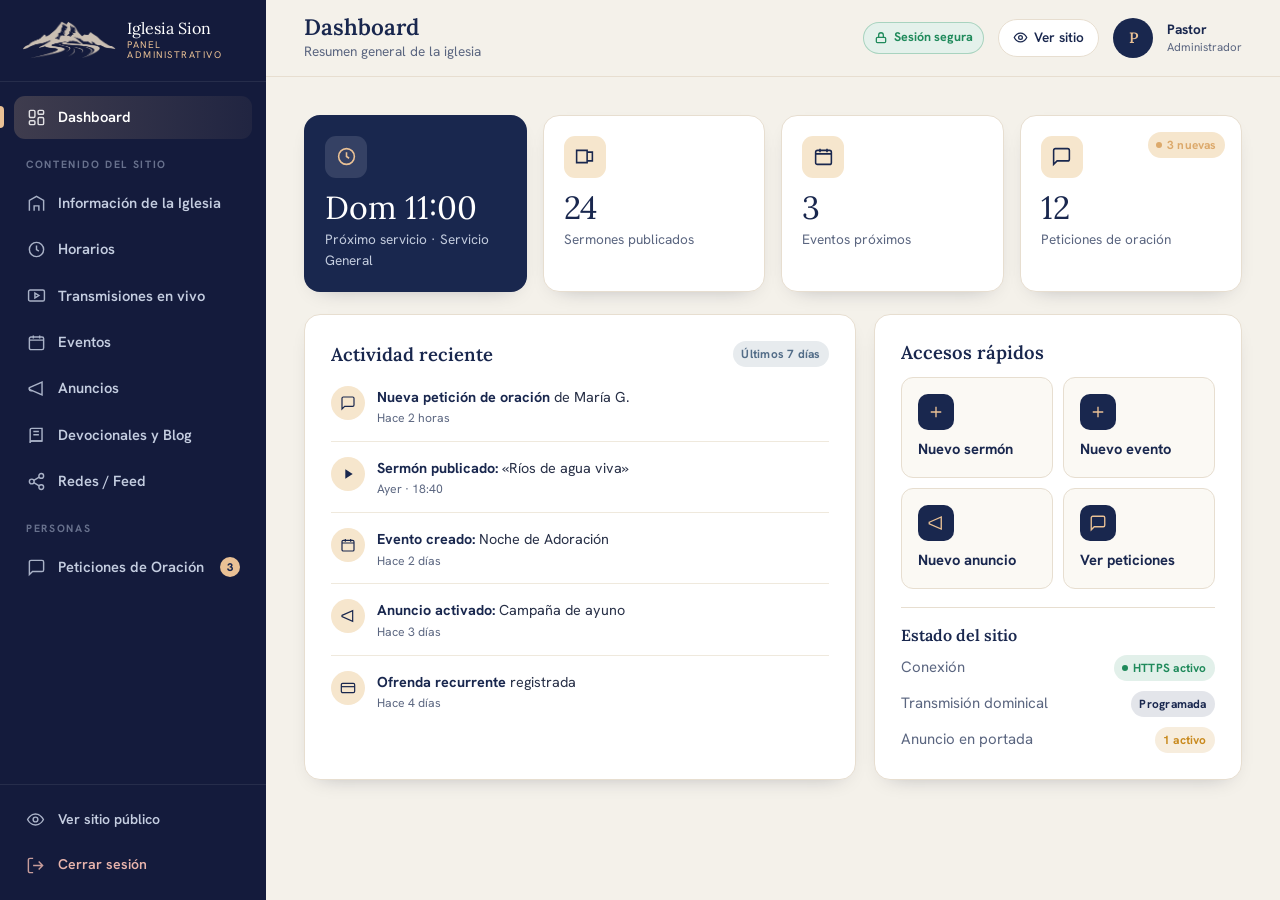
==== commit 5736330f: "Transmisiones: pestaña en el panel (video en vivo + texto del botón + mensajes anteriores) - Renombr" ====
--- a/admin.html
+++ b/admin.html
@@ -29,8 +29,8 @@
       Horarios
     </button>
     <button class="sb-link" data-view="sermones">
-      <svg viewBox="0 0 24 24" fill="none" stroke="currentColor" stroke-width="1.8"><path d="M3 5h12v14H3z"/><path d="M15 7h6v10h-6"/><path d="M7 9h4M7 13h4"/></svg>
-      Sermones
+      <svg viewBox="0 0 24 24" fill="none" stroke="currentColor" stroke-width="1.8"><rect x="2" y="5" width="20" height="14" rx="2"/><path d="M10 9l5 3-5 3z"/></svg>
+      Transmisiones en vivo
     </button>
     <button class="sb-link" data-view="eventos">
       <svg viewBox="0 0 24 24" fill="none" stroke="currentColor" stroke-width="1.8"><rect x="3" y="5" width="18" height="16" rx="2"/><path d="M3 9h18M8 3v4M16 3v4"/></svg>
@@ -155,6 +155,41 @@
         </div>
 
         <div class="card card-pad" style="margin-bottom:18px;">
+          <h3 class="sec-title" style="margin-bottom:6px;">Encabezados de secciones</h3>
+          <p class="muted" style="font-size:.85rem; margin-bottom:6px;">Títulos y subtítulos que aparecen en cada apartado del sitio.</p>
+          <p class="muted" style="font-weight:700; margin:12px 0 6px; color:var(--navy);">Nuestros servicios</p>
+          <div class="grid-2"><div class="field"><label>Etiqueta</label><input data-c="serv.eyebrow" /></div><div class="field"><label>Título</label><input data-c="serv.titulo" /></div></div>
+          <div class="field"><label>Subtítulo</label><input data-c="serv.lead" /></div>
+          <p class="muted" style="font-weight:700; margin:12px 0 6px; color:var(--navy);">Quiénes somos</p>
+          <div class="grid-2"><div class="field"><label>Etiqueta</label><input data-c="nosotros.eyebrow" /></div><div class="field"><label>Título</label><input data-c="nosotros.titulo" /></div></div>
+          <p class="muted" style="font-weight:700; margin:12px 0 6px; color:var(--navy);">Valores fundamentales</p>
+          <div class="grid-2"><div class="field"><label>Etiqueta</label><input data-c="valores.eyebrow" /></div><div class="field"><label>Título</label><input data-c="valores.titulo" /></div></div>
+          <p class="muted" style="font-weight:700; margin:12px 0 6px; color:var(--navy);">Declaración de fe (encabezado)</p>
+          <div class="grid-2"><div class="field"><label>Etiqueta</label><input data-c="fe.eyebrow" /></div><div class="field"><label>Título</label><input data-c="fe.titulo" /></div></div>
+          <div class="field"><label>Subtítulo</label><input data-c="fe.lead" /></div>
+          <p class="muted" style="font-weight:700; margin:12px 0 6px; color:var(--navy);">Equipo pastoral (encabezado)</p>
+          <div class="grid-2"><div class="field"><label>Etiqueta</label><input data-c="equipo.eyebrow" /></div><div class="field"><label>Título</label><input data-c="equipo.titulo" /></div></div>
+          <p class="muted" style="font-weight:700; margin:12px 0 6px; color:var(--navy);">Eventos</p>
+          <div class="grid-2"><div class="field"><label>Etiqueta</label><input data-c="eventos.eyebrow" /></div><div class="field"><label>Título</label><input data-c="eventos.titulo" /></div></div>
+          <div class="field"><label>Subtítulo</label><input data-c="eventos.lead" /></div>
+          <p class="muted" style="font-weight:700; margin:12px 0 6px; color:var(--navy);">Anuncios</p>
+          <div class="grid-2"><div class="field"><label>Etiqueta</label><input data-c="anuncios.eyebrow" /></div><div class="field"><label>Título</label><input data-c="anuncios.titulo" /></div></div>
+          <div class="field"><label>Subtítulo</label><input data-c="anuncios.lead" /></div>
+          <p class="muted" style="font-weight:700; margin:12px 0 6px; color:var(--navy);">Aprende (Devocionales y blog)</p>
+          <div class="grid-2"><div class="field"><label>Etiqueta</label><input data-c="aprende.eyebrow" /></div><div class="field"><label>Título</label><input data-c="aprende.titulo" /></div></div>
+          <div class="field"><label>Subtítulo</label><input data-c="aprende.lead" /></div>
+          <p class="muted" style="font-weight:700; margin:12px 0 6px; color:var(--navy);">Oración (encabezado)</p>
+          <div class="grid-2"><div class="field"><label>Etiqueta</label><input data-c="oracion.eyebrow" /></div><div class="field"><label>Título</label><input data-c="oracion.titulo" /></div></div>
+          <div class="field"><label>Subtítulo</label><input data-c="oracion.lead" /></div>
+          <p class="muted" style="font-weight:700; margin:12px 0 6px; color:var(--navy);">Redes</p>
+          <div class="grid-2"><div class="field"><label>Etiqueta</label><input data-c="redes.eyebrow" /></div><div class="field"><label>Título</label><input data-c="redes.titulo" /></div></div>
+          <div class="field"><label>Subtítulo</label><input data-c="redes.lead" /></div>
+          <p class="muted" style="font-weight:700; margin:12px 0 6px; color:var(--navy);">Planifica tu visita</p>
+          <div class="grid-2"><div class="field"><label>Etiqueta</label><input data-c="visita.eyebrow" /></div><div class="field"><label>Título</label><input data-c="visita.titulo" /></div></div>
+          <div class="field"><label>Subtítulo</label><input data-c="visita.lead" /></div>
+        </div>
+
+        <div class="card card-pad" style="margin-bottom:18px;">
           <h3 class="sec-title" style="margin-bottom:6px;">Transmisiones en vivo</h3>
           <p class="muted" style="font-size:.85rem; margin-bottom:16px;">Textos de la sección de transmisiones. El canal de YouTube se edita en “Datos de contacto y redes”.</p>
           <div class="grid-2">
@@ -316,6 +351,16 @@
 
     <!-- ============ SERMONES ============ -->
     <section class="view" id="view-sermones">
+      <div class="card card-pad" style="margin-bottom:18px;">
+        <h3 class="sec-title" style="margin-bottom:6px;">Video en vivo</h3>
+        <p class="muted" style="font-size:.85rem; margin-bottom:14px;">Pega el <strong>ID del canal</strong> de YouTube (empieza con <code>UC…</code>). Cuando la iglesia transmita en vivo, el video aparecerá solo en el sitio; si no hay transmisión, YouTube muestra un aviso. <a href="https://www.youtube.com/account_advanced" target="_blank" rel="noopener">¿Dónde encuentro el ID?</a></p>
+        <div class="grid-2">
+          <div class="field"><label>ID del canal de YouTube</label><input id="cfgLiveChannel" placeholder="UCxxxxxxxxxxxxxxxxxxxxxx" /></div>
+          <div class="field"><label>Texto del botón de YouTube</label><input id="cfgBtnCanal" placeholder="Ver canal de Youtube" /></div>
+        </div>
+        <button type="button" class="btn btn-cta" id="cfgTransSave"><svg viewBox="0 0 24 24" fill="none" stroke="currentColor" stroke-width="2"><path d="M5 12l5 5 9-11"/></svg>Guardar configuración</button>
+      </div>
+      <h3 class="sec-title" style="margin-bottom:10px;">Mensajes anteriores (videos del canal)</h3>
       <div class="toolbar">
         <div class="search"><svg viewBox="0 0 24 24" fill="none" stroke="currentColor" stroke-width="2"><circle cx="11" cy="11" r="7"/><path d="M21 21l-4-4"/></svg><input type="text" id="sermSearch" placeholder="Buscar por título…" /></div>
         <select class="filter-select" id="sermSerie"><option value="">Todas las series</option></select>
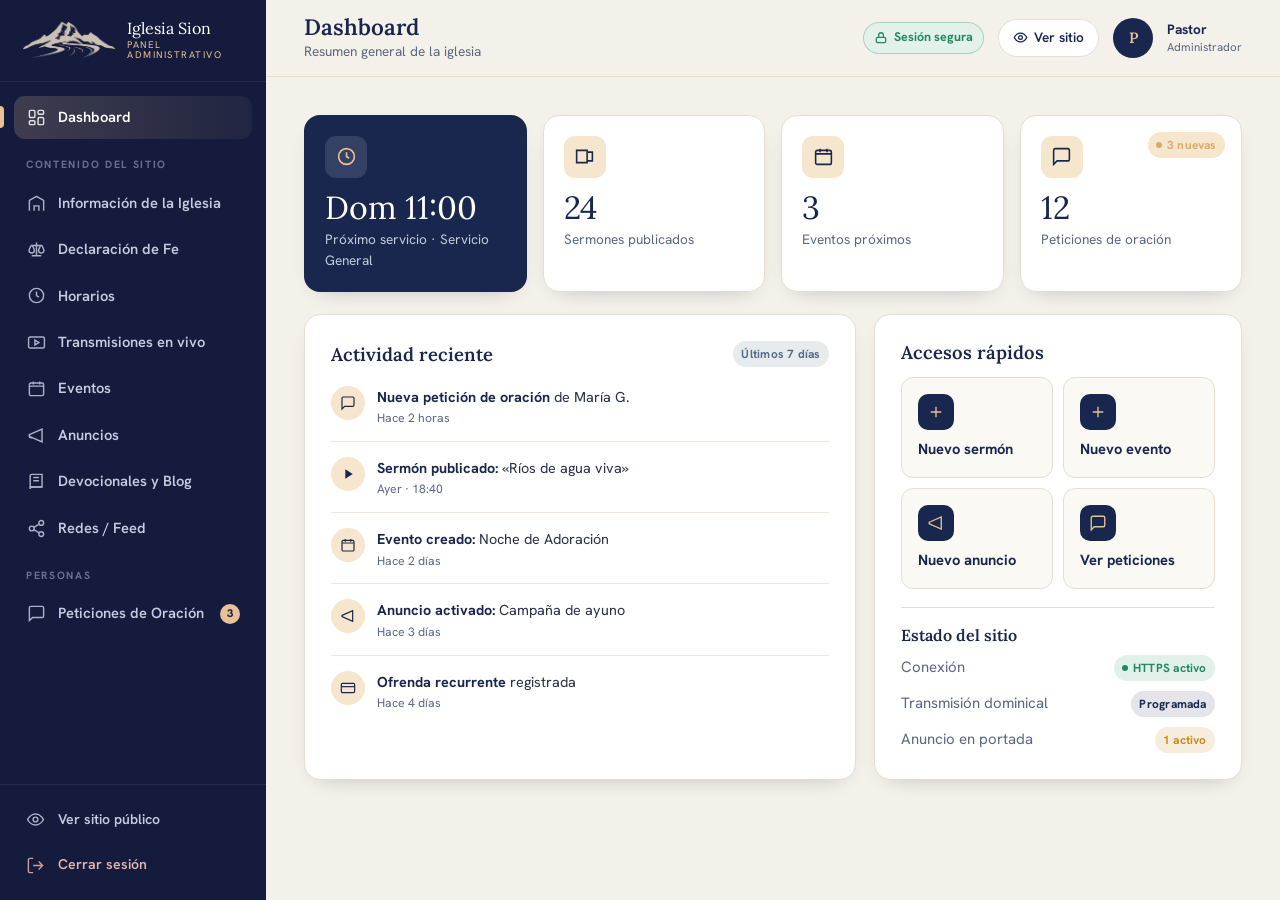
==== commit df1af6f6: "Panel: pestaña propia 'Declaración de Fe' (encabezado + pilares), separada de Información Co-Authore" ====
--- a/admin.html
+++ b/admin.html
@@ -23,6 +23,10 @@
     <button class="sb-link" data-view="info">
       <svg viewBox="0 0 24 24" fill="none" stroke="currentColor" stroke-width="1.8"><path d="M3 21V8l9-5 9 5v13"/><path d="M9 21v-6h6v6"/></svg>
       Información de la Iglesia
+    </button>
+    <button class="sb-link" data-view="fe">
+      <svg viewBox="0 0 24 24" fill="none" stroke="currentColor" stroke-width="1.8"><path d="M12 3v17M6 20h12M5 7h14"/><path d="M5 7l-2.5 6a3.5 3.5 0 007 0L7 7M17 7l-2.5 6a3.5 3.5 0 007 0L19 7"/></svg>
+      Declaración de Fe
     </button>
     <button class="sb-link" data-view="horarios">
       <svg viewBox="0 0 24 24" fill="none" stroke="currentColor" stroke-width="1.8"><circle cx="12" cy="12" r="9"/><path d="M12 7v5l3 2"/></svg>
@@ -164,9 +168,6 @@
           <div class="grid-2"><div class="field"><label>Etiqueta</label><input data-c="nosotros.eyebrow" /></div><div class="field"><label>Título</label><input data-c="nosotros.titulo" /></div></div>
           <p class="muted" style="font-weight:700; margin:12px 0 6px; color:var(--navy);">Valores fundamentales</p>
           <div class="grid-2"><div class="field"><label>Etiqueta</label><input data-c="valores.eyebrow" /></div><div class="field"><label>Título</label><input data-c="valores.titulo" /></div></div>
-          <p class="muted" style="font-weight:700; margin:12px 0 6px; color:var(--navy);">Declaración de fe (encabezado)</p>
-          <div class="grid-2"><div class="field"><label>Etiqueta</label><input data-c="fe.eyebrow" /></div><div class="field"><label>Título</label><input data-c="fe.titulo" /></div></div>
-          <div class="field"><label>Subtítulo</label><input data-c="fe.lead" /></div>
           <p class="muted" style="font-weight:700; margin:12px 0 6px; color:var(--navy);">Equipo pastoral (encabezado)</p>
           <div class="grid-2"><div class="field"><label>Etiqueta</label><input data-c="equipo.eyebrow" /></div><div class="field"><label>Título</label><input data-c="equipo.titulo" /></div></div>
           <p class="muted" style="font-weight:700; margin:12px 0 6px; color:var(--navy);">Eventos</p>
@@ -226,15 +227,6 @@
         </div>
 
         <div class="card card-pad" style="margin-bottom:18px;">
-          <div style="display:flex; justify-content:space-between; align-items:center; margin-bottom:4px;">
-            <h3 class="sec-title">Declaración de Fe</h3>
-            <button type="button" class="btn btn-ghost btn-sm" id="addFaith"><svg viewBox="0 0 24 24" fill="none" stroke="currentColor" stroke-width="2"><path d="M12 5v14M5 12h14"/></svg>Agregar pilar</button>
-          </div>
-          <p class="muted" style="font-size:.85rem; margin-bottom:12px;">Los pilares que se muestran en la sección "Declaración de Fe" del sitio. Toca uno para editarlo.</p>
-          <div id="faithList" class="list"></div>
-        </div>
-
-        <div class="card card-pad" style="margin-bottom:18px;">
           <h3 class="sec-title" style="margin-bottom:6px;">Comunidad · “Nadie debe caminar solo”</h3>
           <p class="muted" style="font-size:.85rem; margin-bottom:16px;">Encabezado, las tres tarjetas y los objetivos ministeriales.</p>
           <div class="grid-2">
@@ -336,6 +328,27 @@
     </section>
 
     <!-- ============ HORARIOS ============ -->
+    <section class="view" id="view-fe">
+      <div class="card card-pad" style="margin-bottom:18px;">
+        <h3 class="sec-title" style="margin-bottom:6px;">Encabezado de la sección</h3>
+        <p class="muted" style="font-size:.85rem; margin-bottom:14px;">Textos que aparecen arriba de la Declaración de Fe en el sitio.</p>
+        <div class="grid-2">
+          <div class="field"><label>Etiqueta</label><input id="cfgFeEyebrow" /></div>
+          <div class="field"><label>Título</label><input id="cfgFeTitulo" /></div>
+        </div>
+        <div class="field"><label>Subtítulo</label><input id="cfgFeLead" /></div>
+        <button type="button" class="btn btn-cta" id="cfgFeSave"><svg viewBox="0 0 24 24" fill="none" stroke="currentColor" stroke-width="2"><path d="M5 12l5 5 9-11"/></svg>Guardar encabezado</button>
+      </div>
+      <div class="card card-pad" style="margin-bottom:18px;">
+        <div style="display:flex; justify-content:space-between; align-items:center; margin-bottom:4px;">
+          <h3 class="sec-title">Pilares de la fe</h3>
+          <button type="button" class="btn btn-cta" id="addFaith"><svg viewBox="0 0 24 24" fill="none" stroke="currentColor" stroke-width="2"><path d="M12 5v14M5 12h14"/></svg>Agregar pilar</button>
+        </div>
+        <p class="muted" style="font-size:.85rem; margin-bottom:12px;">Cada pilar que se muestra en la sección "Declaración de Fe" del sitio. Toca uno para editarlo o borrarlo.</p>
+        <div id="faithList" class="list"></div>
+      </div>
+    </section>
+
     <section class="view" id="view-horarios">
       <div class="toolbar">
         <p class="muted" style="flex:1;">Activa, desactiva o edita los servicios que se muestran en el sitio público.</p>
@@ -358,6 +371,7 @@
           <div class="field"><label>ID del canal de YouTube</label><input id="cfgLiveChannel" placeholder="UCxxxxxxxxxxxxxxxxxxxxxx" /></div>
           <div class="field"><label>Texto del botón de YouTube</label><input id="cfgBtnCanal" placeholder="Ver canal de Youtube" /></div>
         </div>
+        <div class="field"><label>Imagen de portada (URL)</label><input id="cfgCoverImg" placeholder="https://…  (se muestra en el recuadro cuando no hay transmisión)" /></div>
         <button type="button" class="btn btn-cta" id="cfgTransSave"><svg viewBox="0 0 24 24" fill="none" stroke="currentColor" stroke-width="2"><path d="M5 12l5 5 9-11"/></svg>Guardar configuración</button>
       </div>
       <h3 class="sec-title" style="margin-bottom:10px;">Mensajes anteriores (videos del canal)</h3>
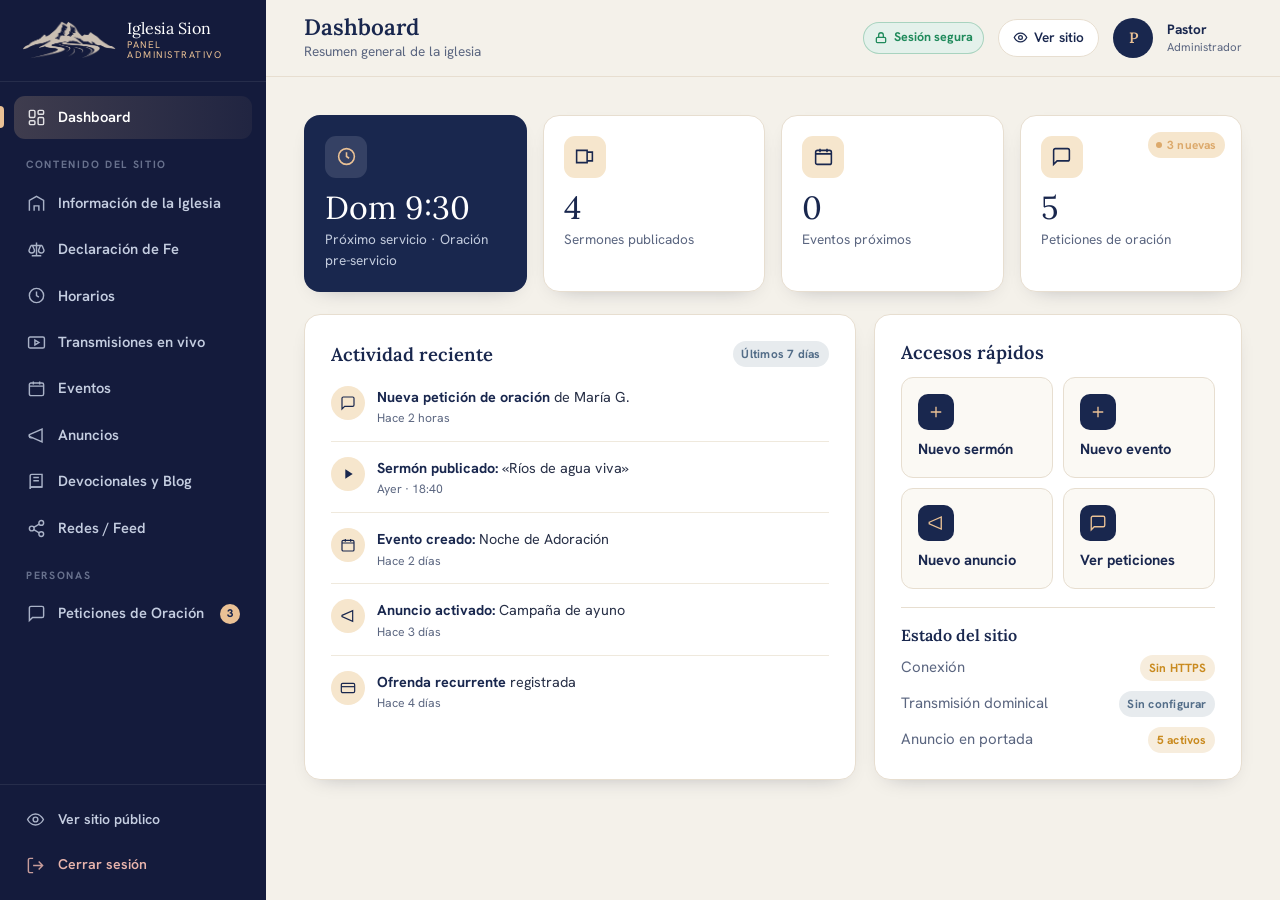
==== commit 814b87c3: "Dashboard real: métricas y 'Estado del sitio' calculados desde los datos de Supabase - Sermones/even" ====
--- a/admin.html
+++ b/admin.html
@@ -95,23 +95,23 @@
       <div class="metrics">
         <div class="metric feature">
           <div class="m-ico"><svg viewBox="0 0 24 24" fill="none" stroke="currentColor" stroke-width="1.8"><circle cx="12" cy="12" r="9"/><path d="M12 7v5l3 2"/></svg></div>
-          <div class="m-val">Dom 11:00</div>
-          <div class="m-lbl">Próximo servicio · Servicio General</div>
+          <div class="m-val" id="statNextSvc">Dom 11:00</div>
+          <div class="m-lbl" id="statNextSvcLbl">Próximo servicio · Servicio General</div>
         </div>
         <div class="metric">
           <div class="m-ico"><svg viewBox="0 0 24 24" fill="none" stroke="currentColor" stroke-width="1.8"><path d="M3 5h12v14H3z"/><path d="M15 7h6v10h-6"/></svg></div>
-          <div class="m-val">24</div>
+          <div class="m-val" id="statSermones">24</div>
           <div class="m-lbl">Sermones publicados</div>
         </div>
         <div class="metric">
           <div class="m-ico"><svg viewBox="0 0 24 24" fill="none" stroke="currentColor" stroke-width="1.8"><rect x="3" y="5" width="18" height="16" rx="2"/><path d="M3 9h18M8 3v4M16 3v4"/></svg></div>
-          <div class="m-val">3</div>
+          <div class="m-val" id="statEventos">3</div>
           <div class="m-lbl">Eventos próximos</div>
         </div>
         <div class="metric">
-          <div class="m-tag"><span class="pill pill-sand"><span class="dot"></span>3 nuevas</span></div>
+          <div class="m-tag"><span class="pill pill-sand" id="statPetTag"><span class="dot"></span>3 nuevas</span></div>
           <div class="m-ico"><svg viewBox="0 0 24 24" fill="none" stroke="currentColor" stroke-width="1.8"><path d="M21 15a2 2 0 0 1-2 2H7l-4 4V5a2 2 0 0 1 2-2h14a2 2 0 0 1 2 2z"/></svg></div>
-          <div class="m-val">12</div>
+          <div class="m-val" id="statPeticiones">12</div>
           <div class="m-lbl">Peticiones de oración</div>
         </div>
       </div>
@@ -135,9 +135,9 @@
           <div class="divider"></div>
           <h3 class="sec-title" style="margin-bottom:10px; font-size:1rem;">Estado del sitio</h3>
           <div style="display:flex; flex-direction:column; gap:10px;">
-            <div class="row-between"><span class="muted">Conexión</span><span class="pill pill-green"><span class="dot"></span>HTTPS activo</span></div>
-            <div class="row-between"><span class="muted">Transmisión dominical</span><span class="pill pill-navy">Programada</span></div>
-            <div class="row-between"><span class="muted">Anuncio en portada</span><span class="pill pill-amber">1 activo</span></div>
+            <div class="row-between"><span class="muted">Conexión</span><span class="pill pill-green" id="stConexion"><span class="dot"></span>HTTPS activo</span></div>
+            <div class="row-between"><span class="muted">Transmisión dominical</span><span class="pill pill-navy" id="stTransmision">Programada</span></div>
+            <div class="row-between"><span class="muted">Anuncio en portada</span><span class="pill pill-amber" id="stAnuncio">1 activo</span></div>
           </div>
         </div>
       </div>
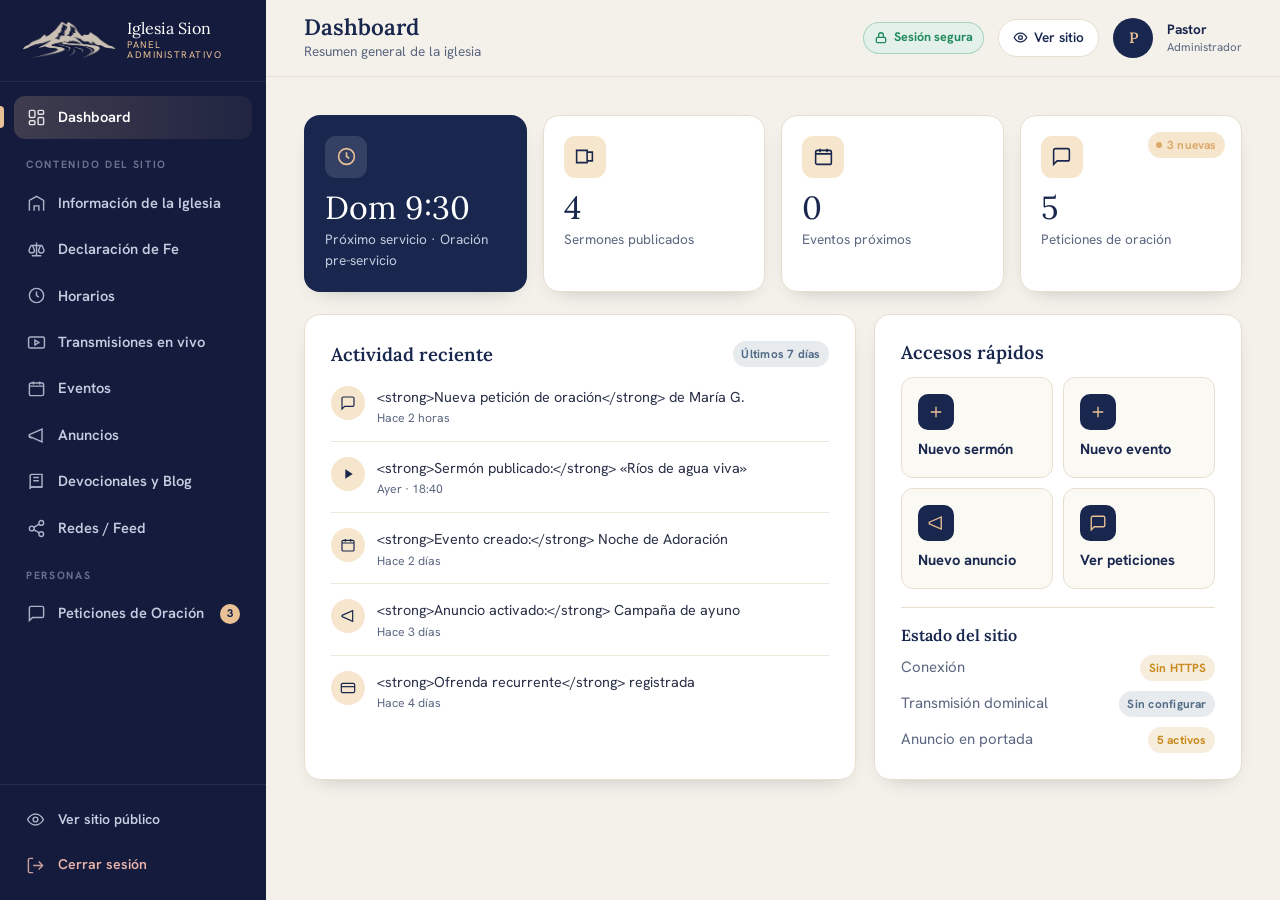
==== commit 27e11fc2: "Contacto: agregar teléfono/WhatsApp (55 7433 9562) en footer y 'Planifica tu visita', editable desde" ====
--- a/admin.html
+++ b/admin.html
@@ -307,6 +307,7 @@
           <div class="grid-2">
             <div class="field"><label>Dirección</label><input data-c="contacto.dir" /></div>
             <div class="field"><label>Correo</label><input data-c="contacto.mail" /></div>
+            <div class="field"><label>Teléfono / WhatsApp</label><input data-c="contacto.tel" /></div>
             <div class="field"><label>Canal de YouTube</label><input data-c="social.youtube" /></div>
             <div class="field"><label>Página de Facebook</label><input data-c="social.facebook" /></div>
           </div>
